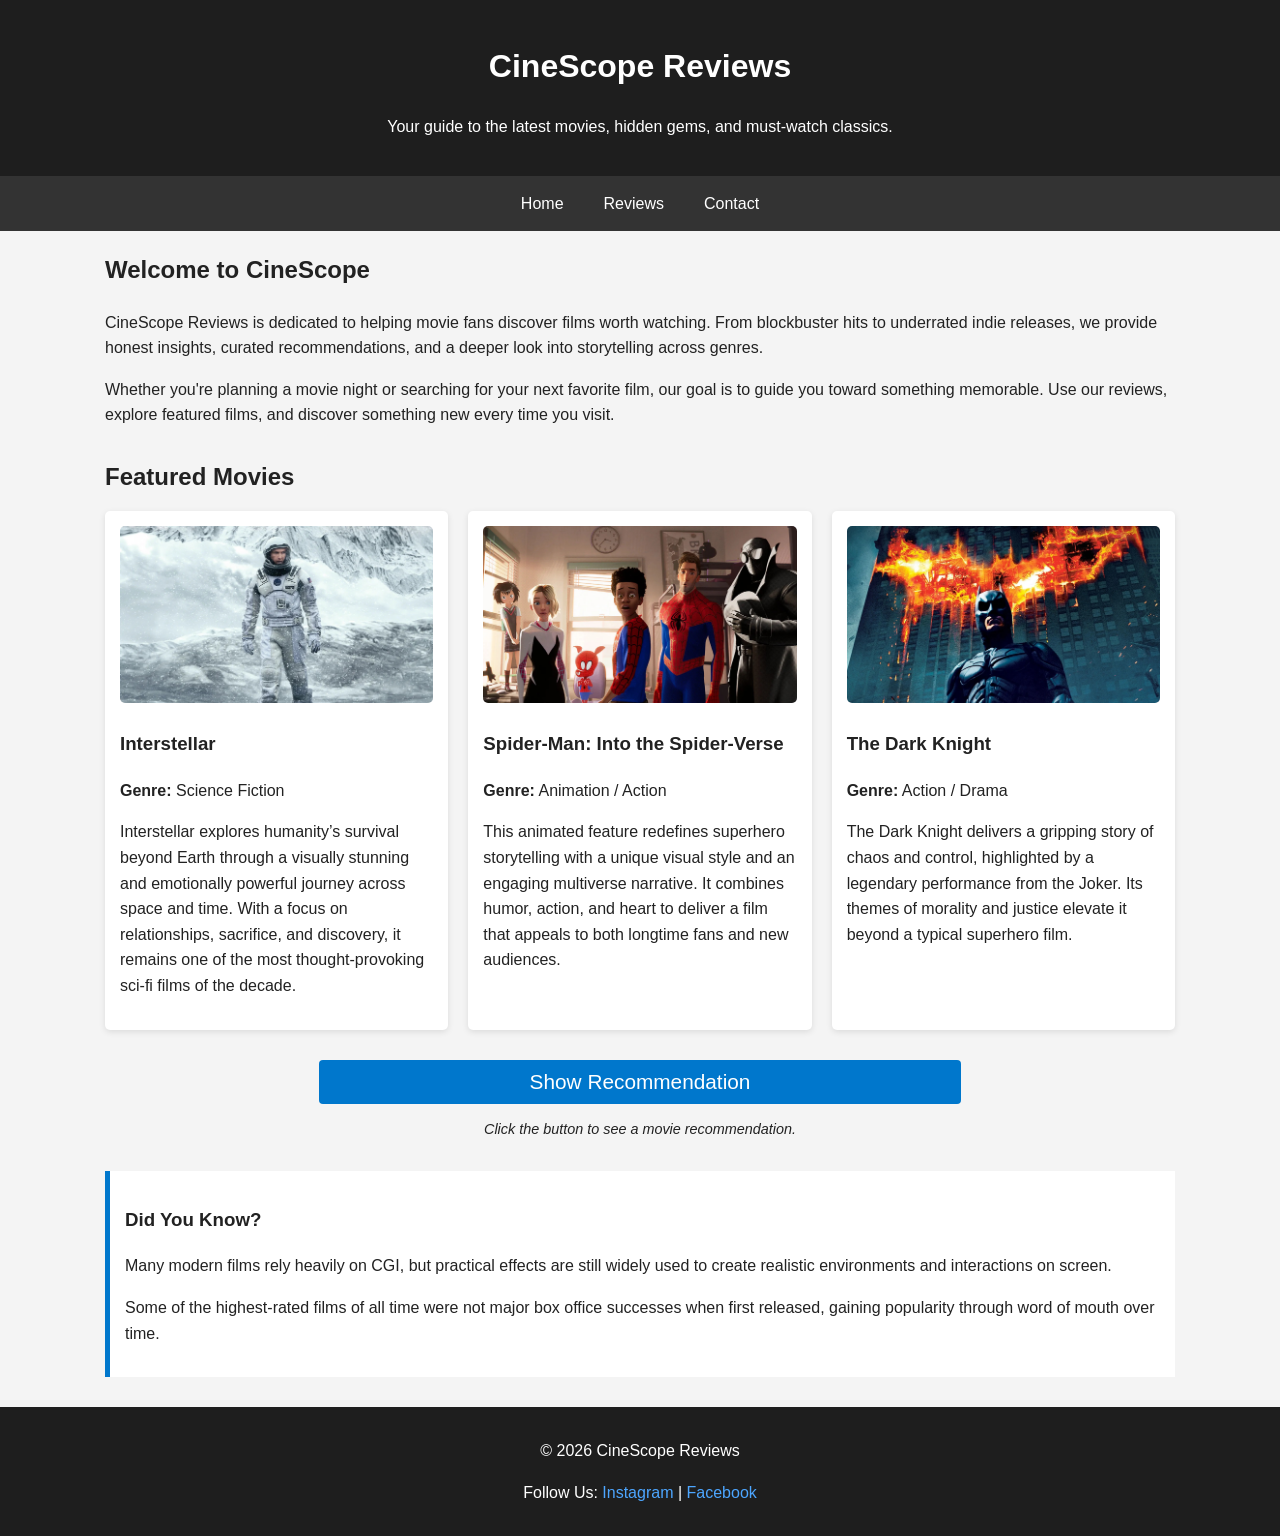
==== index.html @ 17a99aad "first commit" ====
<!DOCTYPE html>
<html lang="en">

<head>
    <meta charset="UTF-8">
    <title>CineScope Reviews | Home</title>
    <meta name="description" content="Explore movie reviews, ratings, and recommendations across genres with CineScope Reviews.">
    <meta name="viewport" content="width=device-width, initial-scale=1.0">
    <link rel="stylesheet" href="css/styles.css">
</head>

<body>

    <a href="#main" class="skip-link">Skip to Content</a>

    <header>
        <h1>CineScope Reviews</h1>
        <p>Your guide to the latest movies, hidden gems, and must-watch classics.</p>
    </header>

    <nav>
        <ul>
            <li><a href="index.html">Home</a></li>
            <li><a href="reviews.html">Reviews</a></li>
            <li><a href="contact.html">Contact</a></li>
        </ul>
    </nav>

    <main id="main">

        <section class="hero">
            <h2>Welcome to CineScope</h2>
            <p>CineScope Reviews is dedicated to helping movie fans discover films worth watching. From blockbuster hits to underrated indie releases, we provide honest insights, curated recommendations, and a deeper look into storytelling across genres.</p>

            <p>Whether you're planning a movie night or searching for your next favorite film, our goal is to guide you toward something memorable. Use our reviews, explore featured films, and discover something new every time you visit.</p>
        </section>

        <section class="featured">
            <h2>Featured Movies</h2>

            <div class="movie-container">
                <article class="movie-card">
                    <img src="images/interstellar.jpg" alt="Scene from the movie Interstellar showing space exploration">
                    <h3>Interstellar</h3>
                    <p><strong>Genre:</strong> Science Fiction</p>
                    <p>Interstellar explores humanity’s survival beyond Earth through a visually stunning and emotionally powerful journey across space and time. With a focus on relationships, sacrifice, and discovery, it remains one of the most thought-provoking sci-fi films of the decade.</p>
                </article>

                <article class="movie-card">
                    <img src="images/spiderman.jpg" alt="Animated scene featuring multiple Spider-Man characters">
                    <h3>Spider-Man: Into the Spider-Verse</h3>
                    <p><strong>Genre:</strong> Animation / Action</p>
                    <p>This animated feature redefines superhero storytelling with a unique visual style and an engaging multiverse narrative. It combines humor, action, and heart to deliver a film that appeals to both longtime fans and new audiences.</p>
                </article>

                <article class="movie-card">
                    <img src="images/darkknight.jpg" alt="Batman standing against a city skyline at night">
                    <h3>The Dark Knight</h3>
                    <p><strong>Genre:</strong> Action / Drama</p>
                    <p>The Dark Knight delivers a gripping story of chaos and control, highlighted by a legendary performance from the Joker. Its themes of morality and justice elevate it beyond a typical superhero film.</p>
                </article>
            </div>
            <div id="button-group">
                <button onclick="showRecommendation()">Show Recommendation</button>
                <p id="button-text">Click the button to see a movie recommendation.</p>
            </div>

        </section>

        <aside>
            <h3>Did You Know?</h3>
            <p>Many modern films rely heavily on CGI, but practical effects are still widely used to create realistic environments and interactions on screen.</p>

            <p>Some of the highest-rated films of all time were not major box office successes when first released, gaining popularity through word of mouth over time.</p>

            
        </aside>

    </main>

    <footer>
        <p>&copy; 2026 CineScope Reviews</p>
        <p>Follow Us: <a href="https://www.instagram.com" target="_blank">Instagram</a> | <a href="https://www.facebook.com" target="_blank">Facebook</a></p>
    </footer>

    <script src="js/script.js"></script>

</body>

</html>
---- css/styles.css ----
/* Global Styles */
* {
    box-sizing: border-box;
}

body {
    margin: 0;
    font-family: Arial, Helvetica, sans-serif;
    line-height: 1.6;
    color: #222;
    background-color: #f4f4f4;
}

/* Skip Link (Accessibility) */
.skip-link {
    position: absolute;
    left: -9999px;
    top: 10px;
    background: #000;
    color: #fff;
    padding: 8px;
    z-index: 1000;
}

.skip-link:focus {
    left: 10px;
}

/* Header */
header {
    background-color: #1e1e1e;
    color: #fff;
    padding: 20px;
    text-align: center;
}

/* Navigation */
nav {
    background-color: #333;
}

nav ul {
    list-style: none;
    margin: 0;
    padding: 0;
}

nav li {
    border-bottom: 1px solid #444;
}

nav a {
    display: block;
    padding: 12px;
    color: #fff;
    text-decoration: none;
}

nav a:hover {
    background-color: #555;
}

/* Main Layout */
main {
    max-width: 1100px;
    margin: 20px auto;
    padding: 0 15px;
}

/* Sections & Articles */
section {
    margin-bottom: 30px;
}

article {
    background-color: #fff;
    padding: 15px;
    margin-bottom: 20px;
    border-radius: 5px;
    box-shadow: 0 2px 6px rgba(0,0,0,0.1);
}

/* Images */
img {
    width: 100%;
    height: auto;
    border-radius: 5px;
}

/* Buttons */
button {
    background-color: #0077cc;
    color: #fff;
    border: none;
    padding: 10px 15px;
    margin-top: 10px;
    cursor: pointer;
    border-radius: 4px;
}

button:hover {
    background-color: #005fa3;
}

/* Tables */
table {
    width: 100%;
    border-collapse: collapse;
    background-color: #fff;
}

caption {
    font-weight: bold;
    margin-bottom: 10px;
}

th, td {
    border: 1px solid #ccc;
    padding: 10px;
    text-align: left;
}

th {
    background-color: #333;
    color: #fff;
}

/* Forms */
form {
    background-color: #fff;
    padding: 15px;
    border-radius: 5px;
}

fieldset {
    border: 1px solid #808080;
    border-radius: 3px;
    margin-bottom: 10px;
}

legend {
    font-size: 1.3em;
}

label {
    margin-top: 10px;
    display: block;
}

input,
select,
textarea {
    width: 100%;
    padding: 8px;
    margin-top: 5px;
    border: 1px solid #808080;
    border-radius: 3px;
}

.checkbox-group input {
    width: max-content;
}

.checkbox-group label {
    display: inline-block;
}

/* Aside */
aside {
    background-color: #fff;
    padding: 15px;
    border-left: 5px solid #0077cc;
    margin-bottom: 30px;
}

/* Footer */
footer {
    background-color: #1e1e1e;
    color: #fff;
    text-align: center;
    padding: 15px;
}

footer a {
    color: #4da6ff;
    text-decoration: none;
}

footer a:hover {
    text-decoration: underline;
}

/* Featured */
.featured {
    display: block;
}

.featured h2 {
    margin-bottom: 15px;
}

.featured .movie-container {
    display: flex;
    flex-direction: column;
    gap: 20px;
}

.recommendation {
    margin-top: 20px;
}

/* Buttons */
#button-group {
    width: 100%;
    margin: 0 auto;
}

button {
    width: 100%;
    font-size: 1.3em;
}

#button-text {
    font-style: italic;
    font-size: .9em;
    text-align: center;
}

/* Responsive Design */

/* Tablet */
@media (min-width: 768px) {

    nav ul {
        display: flex;
        justify-content: center;
    }

    nav li {
        border: none;
    }

    nav a {
        padding: 15px 20px;
    }

    .featured .movie-container {
        flex-direction: row;
    }

    .movie-card {
        flex: 1;
    }

    #button-group {
        width: 60%;
        margin: 0 auto;
    }
}

/* Desktop */
@media (min-width: 768px) {

    nav ul {
        display: flex;
        justify-content: center;
    }

    nav li {
        border: none;
    }

    nav a {
        padding: 15px 20px;
    }

    .featured .movie-container {
        flex-direction: row;
    }

    .movie-card {
        flex: 1;
    }

    #button-group {
        width: 60%;
        margin: 0 auto;
    }
}
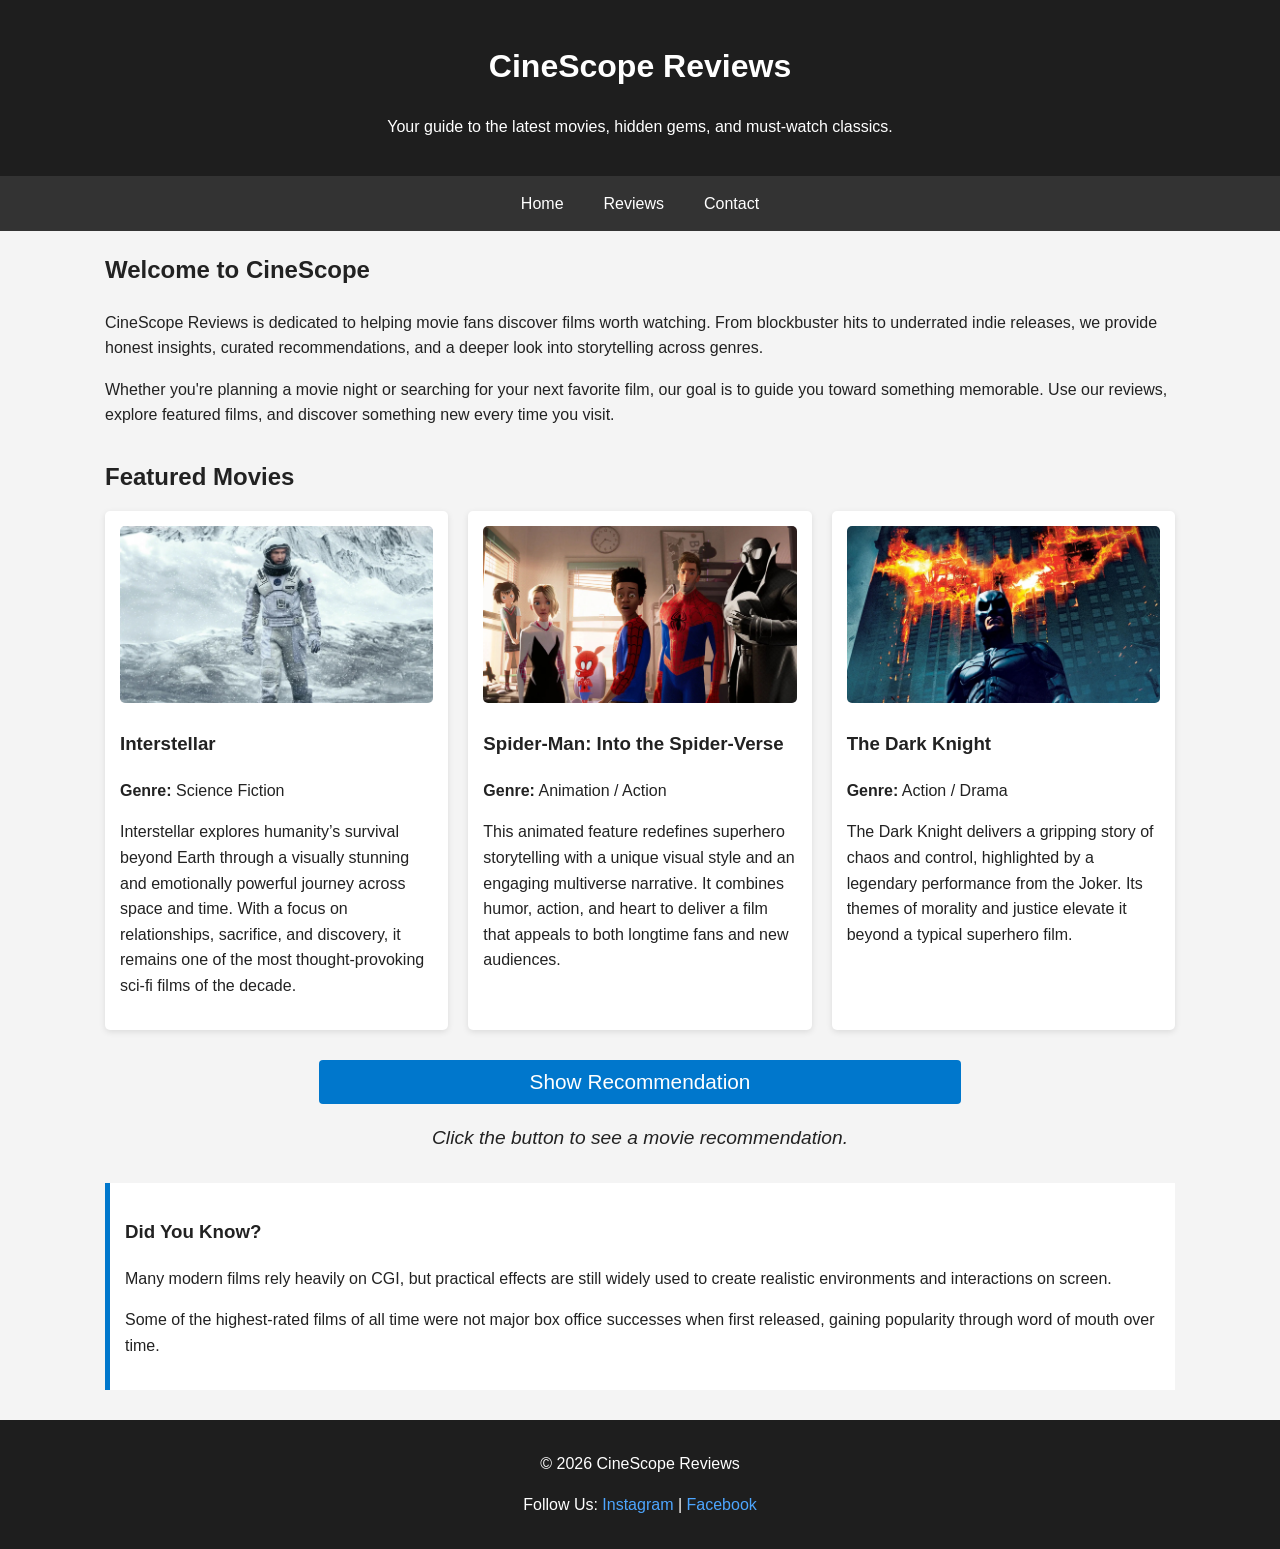
==== commit 5f963a91: "Added interactivity" ====
--- a/index.html
+++ b/index.html
@@ -6,6 +6,7 @@
     <title>CineScope Reviews | Home</title>
     <meta name="description" content="Explore movie reviews, ratings, and recommendations across genres with CineScope Reviews.">
     <meta name="viewport" content="width=device-width, initial-scale=1.0">
+    <link rel="icon" type="image/x-icon" href="media/favicon.ico">
     <link rel="stylesheet" href="css/styles.css">
 </head>
 
@@ -62,7 +63,7 @@
             </div>
             <div id="button-group">
                 <button onclick="showRecommendation()">Show Recommendation</button>
-                <p id="button-text">Click the button to see a movie recommendation.</p>
+                <p id="recommendation-text">Click the button to see a movie recommendation.</p>
             </div>
 
         </section>
--- a/css/styles.css
+++ b/css/styles.css
@@ -102,6 +102,22 @@
     background-color: #005fa3;
 }
 
+#button-group {
+    width: 100%;
+    margin: 0 auto;
+}
+
+button {
+    width: 100%;
+    font-size: 1.3em;
+}
+
+#recommendation-text {
+    font-style: italic;
+    font-size: 1.2em;
+    text-align: center;
+}
+
 /* Tables */
 table {
     width: 100%;
@@ -209,23 +225,6 @@
     margin-top: 20px;
 }
 
-/* Buttons */
-#button-group {
-    width: 100%;
-    margin: 0 auto;
-}
-
-button {
-    width: 100%;
-    font-size: 1.3em;
-}
-
-#button-text {
-    font-style: italic;
-    font-size: .9em;
-    text-align: center;
-}
-
 /* Responsive Design */
 
 /* Tablet */
